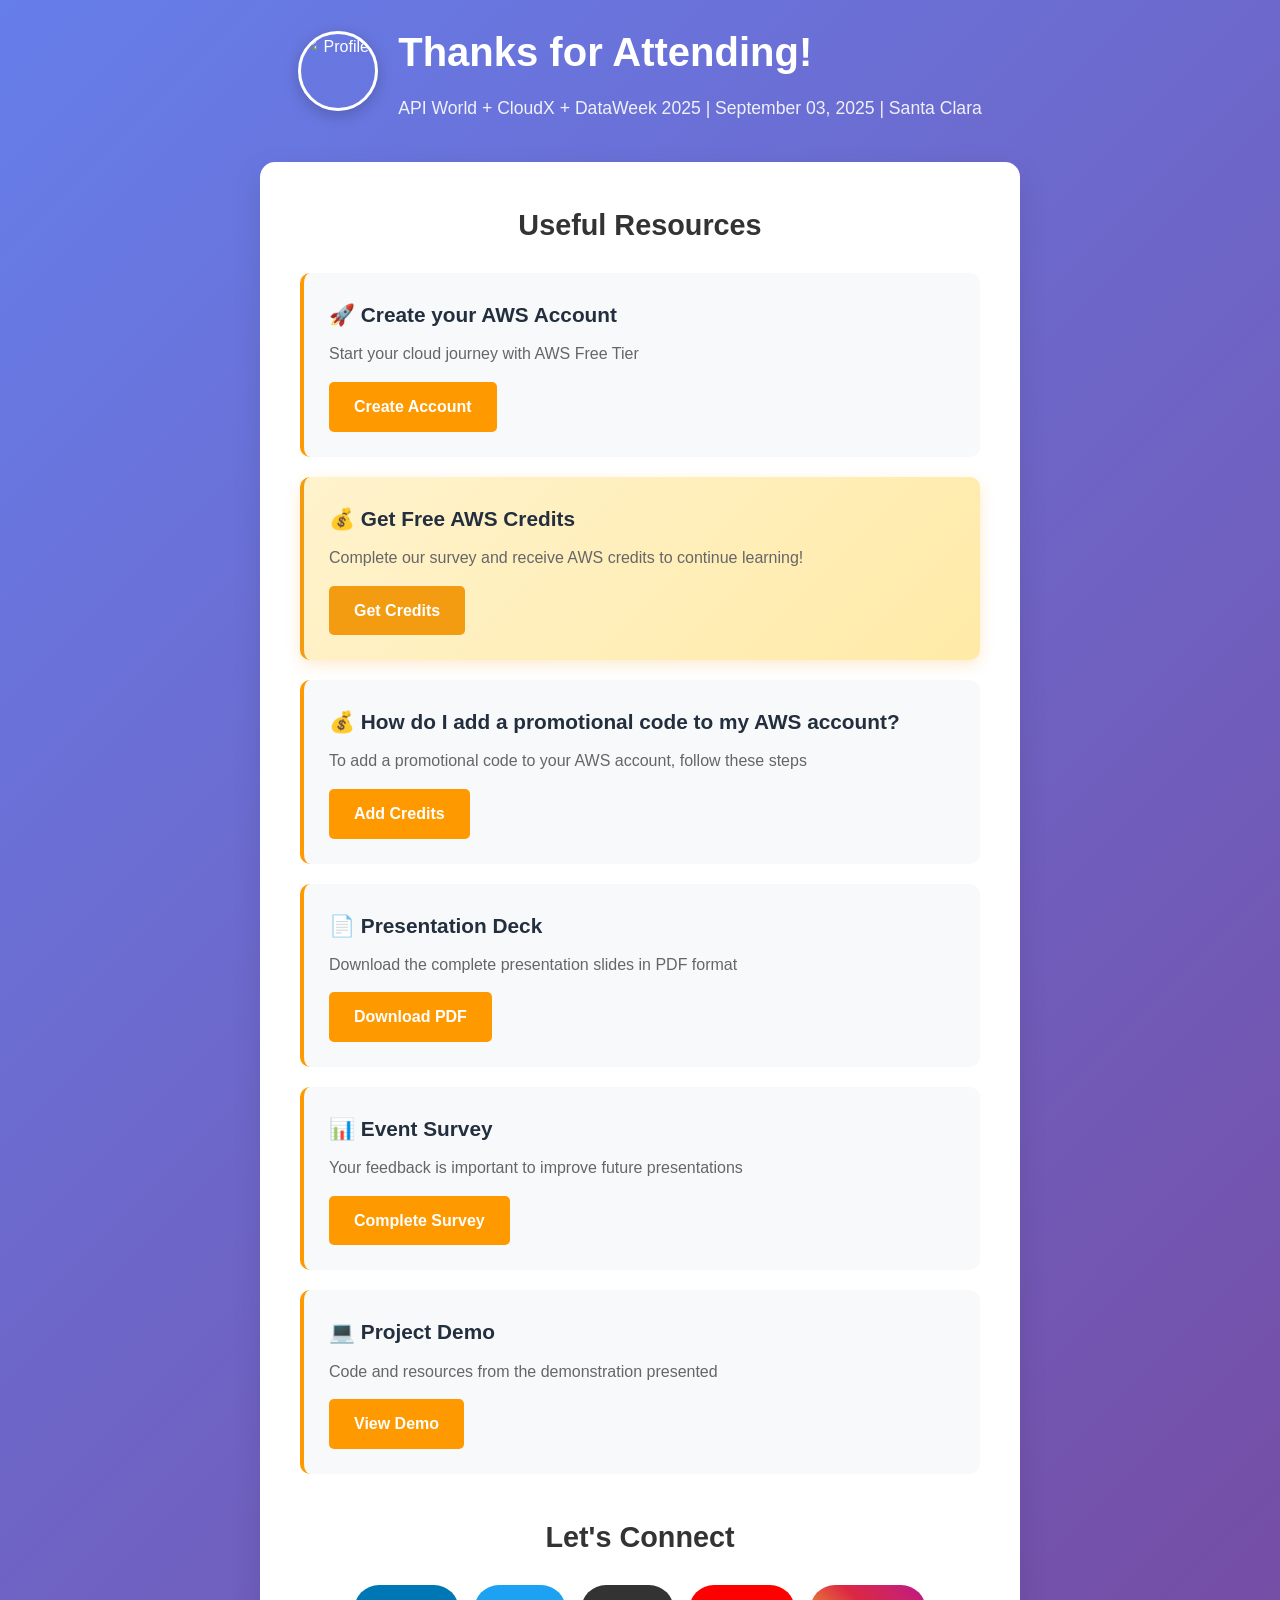
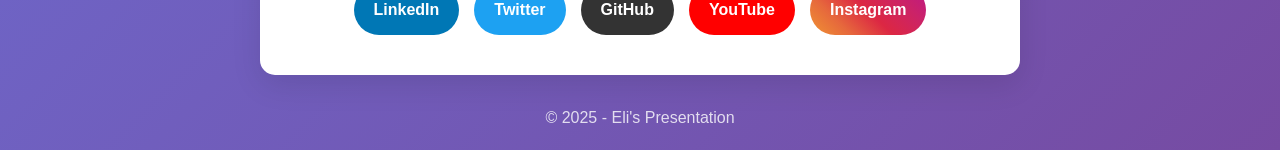
==== web-site/website/index.html @ 034b1650 "Update event resources website" ====
<!DOCTYPE html>
<html lang="en">
<head>
    <meta charset="UTF-8">
    <meta name="viewport" content="width=device-width, initial-scale=1.0">
    <title>Event Resources - AWS</title>
    <link rel="stylesheet" href="styles.css">
</head>
<body>
    <div class="container">
        <header>
            <div class="profile-section">
                <img src="https://media.licdn.com/dms/image/v2/D4E03AQGJeRIQv7a35Q/profile-displayphoto-shrink_400_400/profile-displayphoto-shrink_400_400/0/1725909874357?e=1759363200&v=beta&t=fQUXI2U7UrWdw6ydeXBDrkJBn9XFu8uuEsxacGdcSMA" alt="Profile" class="profile-image">
                <div class="header-text">
                    <h1>Thanks for Attending!</h1>
                    <p class="event-info">API World + CloudX + DataWeek 2025 | September 03, 2025 | Santa Clara</p>
                </div>
            </div>
        </header>

        <main>
            <section class="resources">
                <h2>Useful Resources</h2>

                <div class="resource-card">
                    <h3>🚀 Create your AWS Account</h3>
                    <p>Start your cloud journey with AWS Free Tier</p>
                    <a href="https://aws.amazon.com/free/" target="_blank" class="btn">Create Account</a>
                </div>
                
                <div class="resource-card highlight">
                    <h3>💰 Get Free AWS Credits</h3>
                    <p>Complete our survey and receive AWS credits to continue learning!</p>
                    <a href="https://forms.gle/your-credits-survey-here" target="_blank" class="btn btn-highlight">Get Credits</a>
                </div>

                <div class="resource-card">
                    <h3>💰 How do I add a promotional code to my AWS account?</h3>
                    <p>To add a promotional code to your AWS account, follow these steps</p>
                    <a href="https://repost.aws/knowledge-center/add-aws-promotional-code" target="_blank" class="btn">Add Credits</a>
                </div>

                <div class="resource-card">
                    <h3>📄 Presentation Deck</h3>
                    <p>Download the complete presentation slides in PDF format</p>
                    <a href="embedding_deck.pdf" target="_blank" class="btn">Download PDF</a>
                </div>
                
                
                <div class="resource-card">
                    <h3>📊 Event Survey</h3>
                    <p>Your feedback is important to improve future presentations</p>
                    <a href="https://forms.gle/your-survey-here" target="_blank" class="btn">Complete Survey</a>
                </div>

                <div class="resource-card">
                    <h3>💻 Project Demo</h3>
                    <p>Code and resources from the demonstration presented</p>
                    <a href="https://github.com/your-username/your-demo" target="_blank" class="btn">View Demo</a>
                </div>
            </section>

            <section class="social">
                <h2>Let's Connect</h2>
                <div class="social-links">
                    <a href="https://www.linkedin.com/in/lizfue/" target="_blank" class="social-btn linkedin">LinkedIn</a>
                    <a href="https://twitter.com/ElizabethFue12" target="_blank" class="social-btn twitter">Twitter</a>
                    <a href="https://github.com/elizabethfuentes12" target="_blank" class="social-btn github">GitHub</a>
                    <a href="https://www.youtube.com/channel/UCr0Gnc-t30m4xyrvsQpNp2Q?sub_confirmation=1" target="_blank" class="social-btn youtube">YouTube</a>
                    <a href="https://www.instagram.com/elifue.tech" target="_blank" class="social-btn instagram">Instagram</a>
                </div>
            </section>
        </main>

        <footer>
            <p>© 2025 - Eli's Presentation</p>
        </footer>
    </div>
</body>
</html>
---- web-site/website/styles.css ----
* {
    margin: 0;
    padding: 0;
    box-sizing: border-box;
}

body {
    font-family: 'Segoe UI', Tahoma, Geneva, Verdana, sans-serif;
    line-height: 1.6;
    color: #333;
    background: linear-gradient(135deg, #667eea 0%, #764ba2 100%);
    min-height: 100vh;
}

.container {
    max-width: 800px;
    margin: 0 auto;
    padding: 20px;
}

header {
    text-align: center;
    margin-bottom: 40px;
    color: white;
}

.profile-section {
    display: flex;
    align-items: center;
    justify-content: center;
    gap: 20px;
    flex-wrap: wrap;
}

.profile-image {
    width: 80px;
    height: 80px;
    border-radius: 50%;
    border: 3px solid white;
    box-shadow: 0 4px 15px rgba(0,0,0,0.2);
}

.header-text {
    text-align: left;
}

.header-text h1 {
    font-size: 2.5rem;
    margin-bottom: 10px;
}

.event-info {
    font-size: 1.1rem;
    opacity: 0.9;
}

main {
    background: white;
    border-radius: 15px;
    padding: 40px;
    box-shadow: 0 10px 30px rgba(0,0,0,0.1);
}

.resources {
    margin-bottom: 40px;
}

.resources h2, .social h2 {
    color: #333;
    margin-bottom: 25px;
    text-align: center;
    font-size: 1.8rem;
}

.resource-card {
    background: #f8f9fa;
    border-radius: 10px;
    padding: 25px;
    margin-bottom: 20px;
    border-left: 4px solid #FF9900;
}

.resource-card.highlight {
    background: linear-gradient(135deg, #fff3cd 0%, #ffeaa7 100%);
    border-left: 4px solid #f39c12;
    box-shadow: 0 5px 15px rgba(243, 156, 18, 0.2);
}

.resource-card h3 {
    color: #232F3E;
    margin-bottom: 10px;
    font-size: 1.3rem;
}

.resource-card p {
    color: #666;
    margin-bottom: 15px;
}

.btn {
    display: inline-block;
    background: #FF9900;
    color: white;
    padding: 12px 25px;
    text-decoration: none;
    border-radius: 5px;
    font-weight: bold;
    transition: background 0.3s;
}

.btn:hover {
    background: #e88b00;
}

.btn-highlight {
    background: #f39c12;
    animation: pulse 2s infinite;
}

.btn-highlight:hover {
    background: #e67e22;
}

@keyframes pulse {
    0% { transform: scale(1); }
    50% { transform: scale(1.05); }
    100% { transform: scale(1); }
}

.social-links {
    display: flex;
    justify-content: center;
    gap: 15px;
    flex-wrap: wrap;
}

.social-btn {
    padding: 12px 20px;
    text-decoration: none;
    border-radius: 25px;
    font-weight: bold;
    color: white;
    transition: transform 0.3s;
}

.social-btn:hover {
    transform: translateY(-2px);
}

.linkedin { background: #0077b5; }
.twitter { background: #1da1f2; }
.github { background: #333; }
.youtube { background: #ff0000; }
.instagram { background: linear-gradient(45deg, #f09433 0%,#e6683c 25%,#dc2743 50%,#cc2366 75%,#bc1888 100%); }

footer {
    text-align: center;
    margin-top: 30px;
    color: white;
    opacity: 0.8;
}

@media (max-width: 600px) {
    .container {
        padding: 10px;
    }
    
    main {
        padding: 20px;
    }
    
    .profile-section {
        flex-direction: column;
        text-align: center;
    }
    
    .header-text {
        text-align: center;
    }
    
    .header-text h1 {
        font-size: 2rem;
    }
    
    .social-links {
        flex-direction: column;
        align-items: center;
    }
}
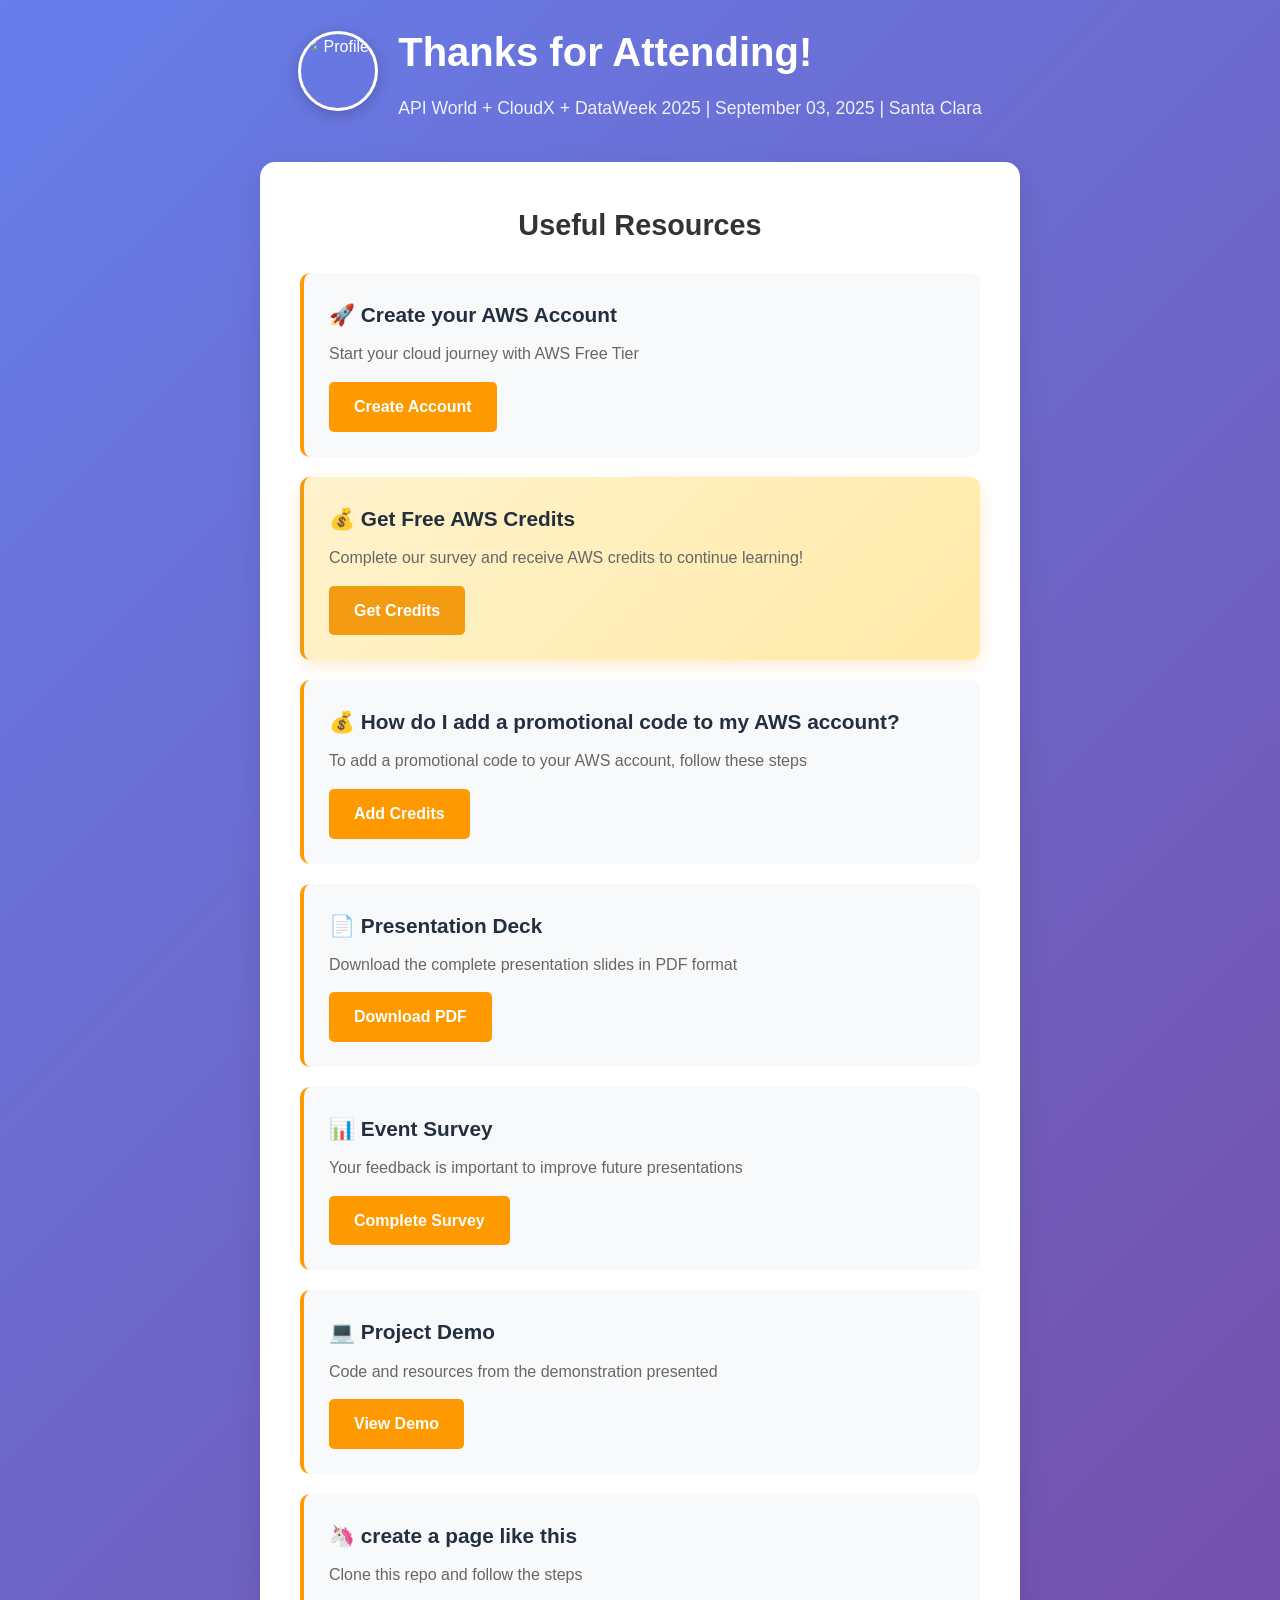
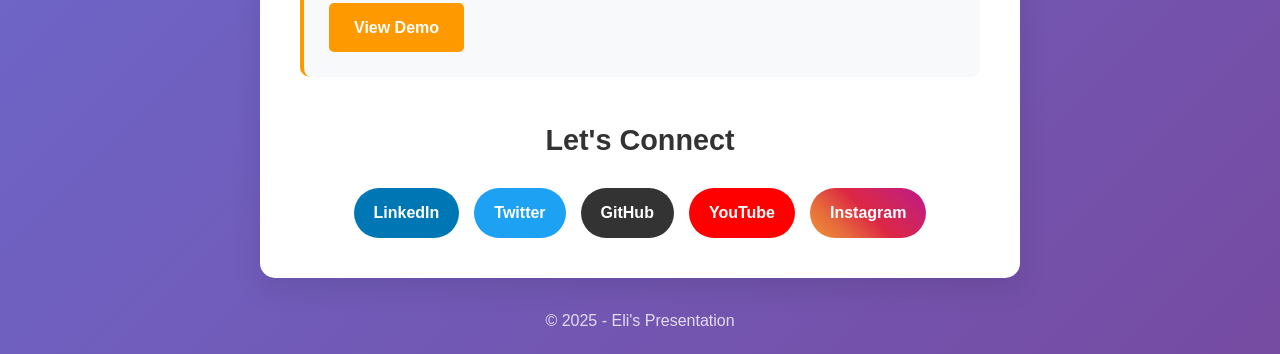
==== commit b3b3c50f: "Add architecture diagram and update README - Add architecture overview diagram showing app flow - Ad" ====
--- a/web-site/website/index.html
+++ b/web-site/website/index.html
@@ -58,6 +58,13 @@
                     <p>Code and resources from the demonstration presented</p>
                     <a href="https://github.com/your-username/your-demo" target="_blank" class="btn">View Demo</a>
                 </div>
+
+                <div class="resource-card">
+                    <h3>🦄 create a page like this</h3>
+                    <p>Clone this repo and follow the steps</p>
+                    <a href="https://github.com/elizabethfuentes12/web-to-share" target="_blank" class="btn">View Demo</a>
+                </div>
+
             </section>
 
             <section class="social">
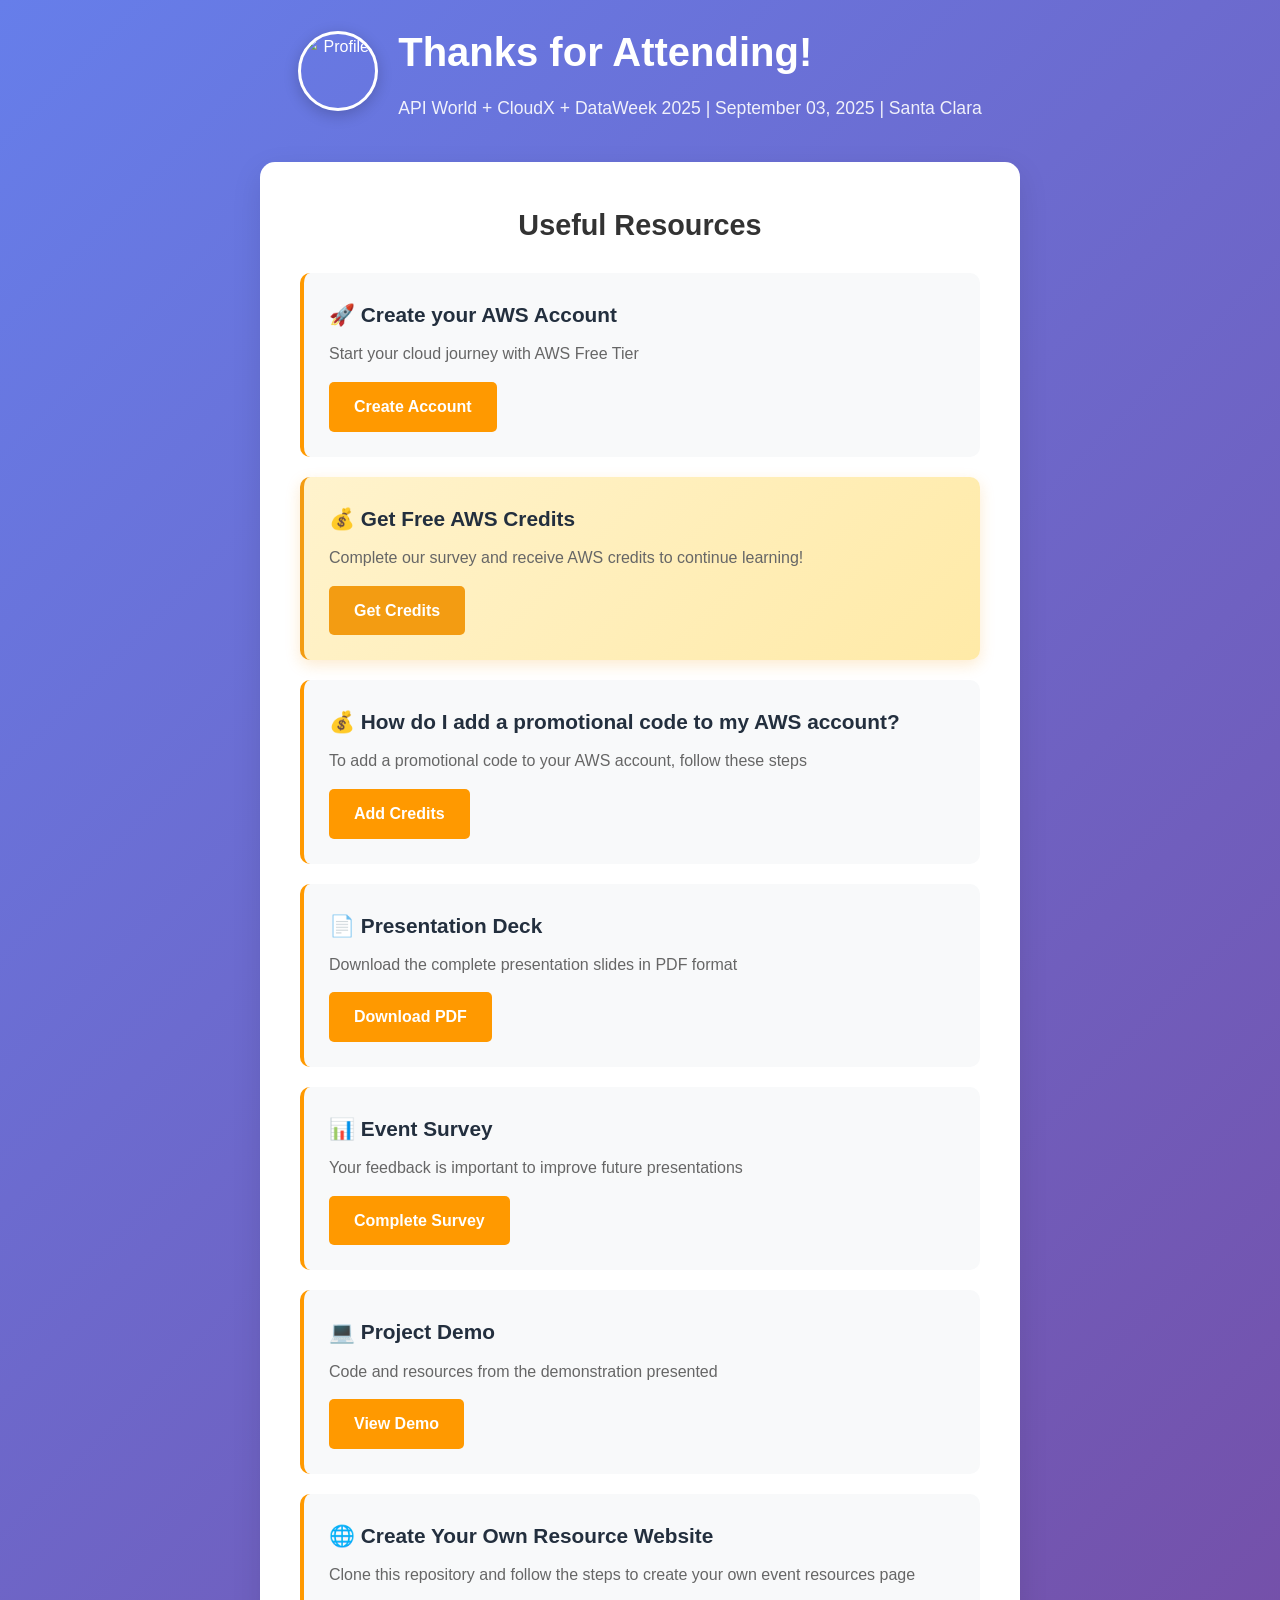
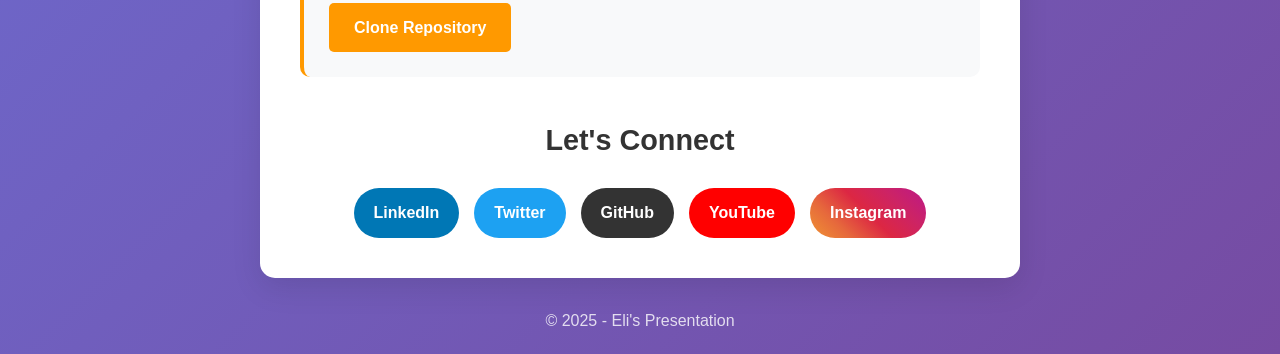
==== commit 04e5fa3e: "Add QR generator app and optimize READMEs for AWS Style Guide compliance" ====
--- a/web-site/website/index.html
+++ b/web-site/website/index.html
@@ -60,9 +60,9 @@
                 </div>
 
                 <div class="resource-card">
-                    <h3>🦄 create a page like this</h3>
-                    <p>Clone this repo and follow the steps</p>
-                    <a href="https://github.com/elizabethfuentes12/web-to-share" target="_blank" class="btn">View Demo</a>
+                    <h3>🌐 Create Your Own Resource Website</h3>
+                    <p>Clone this repository and follow the steps to create your own event resources page</p>
+                    <a href="https://github.com/elizabethfuentes12/event-resources-website" target="_blank" class="btn">Clone Repository</a>
                 </div>
 
             </section>
